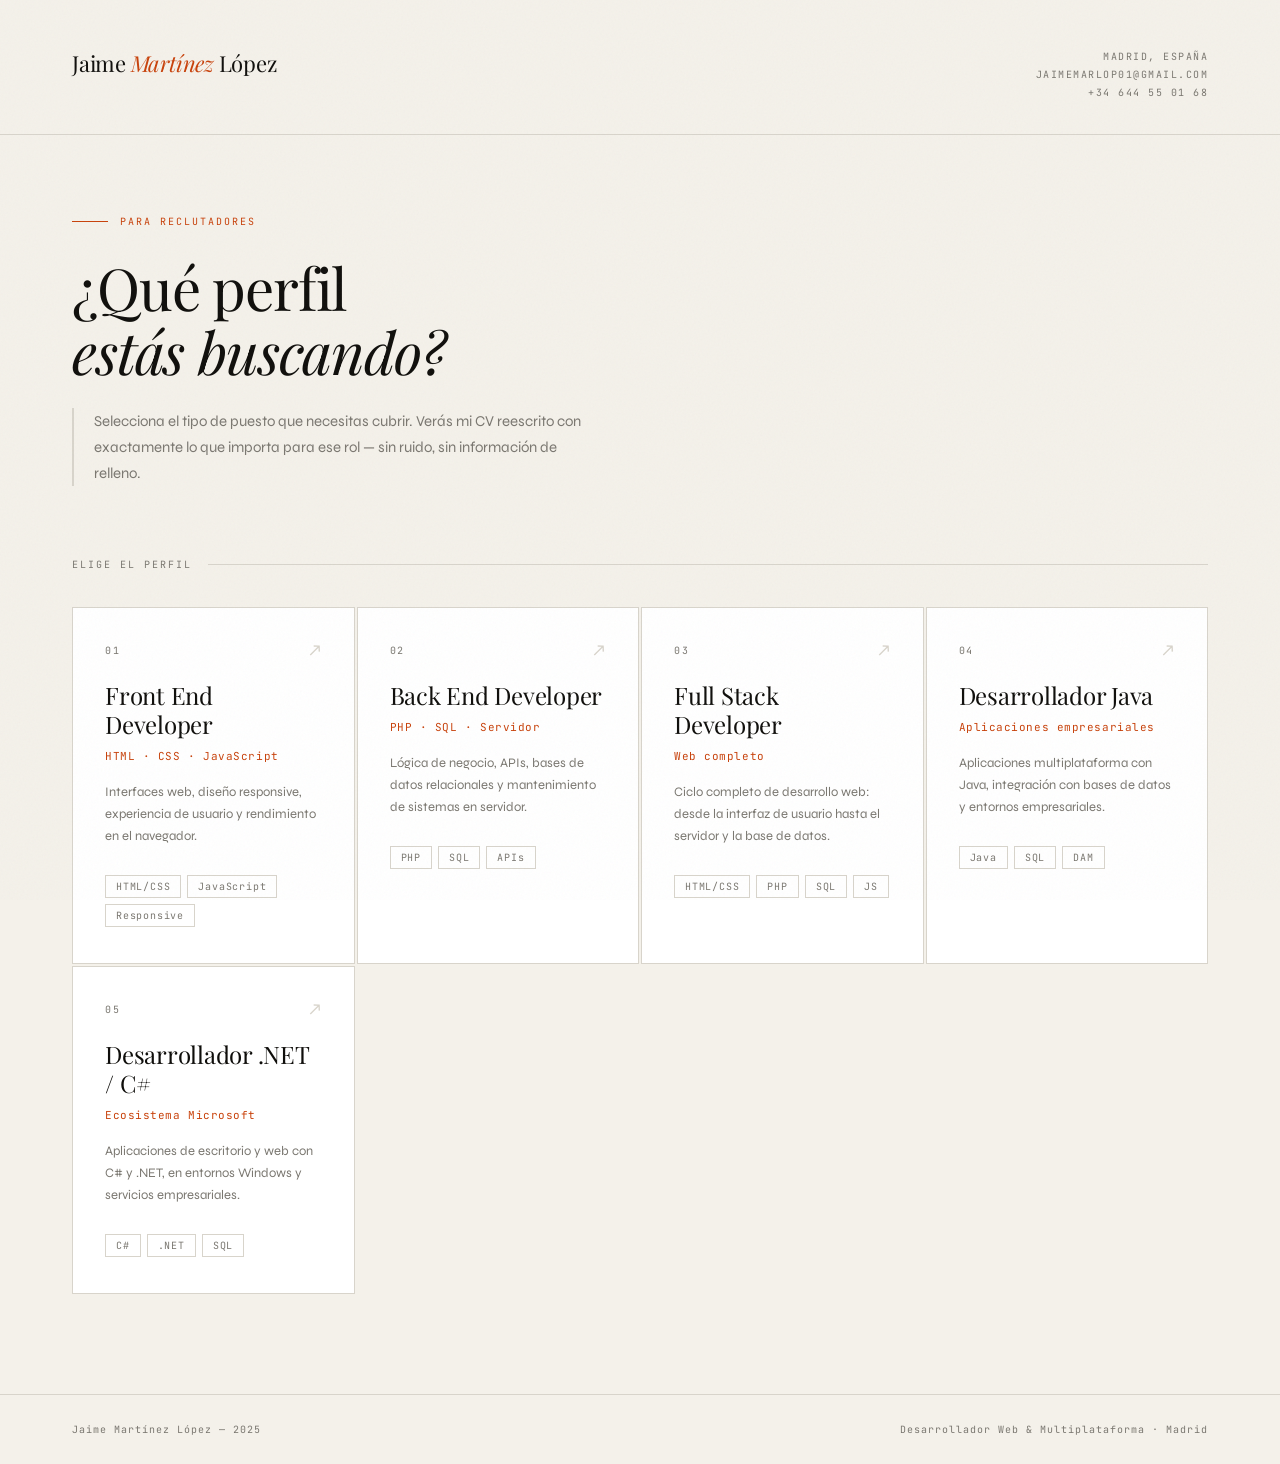
==== cv.html @ 420e5305 "Convert PHP to static HTML+JS: index.html and cv.html work on GitHub Pages" ====
<!DOCTYPE html>
<html lang="es">
<head>
<meta charset="UTF-8">
<meta name="viewport" content="width=device-width, initial-scale=1.0">
<title>CV — Jaime Martínez López</title>
<link rel="preconnect" href="https://fonts.googleapis.com">
<link href="https://fonts.googleapis.com/css2?family=DM+Serif+Display:ital@0;1&family=DM+Mono:wght@300;400;500&family=DM+Sans:wght@300;400;500;600&display=swap" rel="stylesheet">
<meta name="color-scheme" content="dark">
<link rel="stylesheet" href="css/styles.css">
<style>
.back-bar{display:flex;align-items:center;justify-content:space-between;padding:0 40px;height:44px;border-bottom:1px solid var(--border);background:var(--surface)}
.back-link{display:inline-flex;align-items:center;gap:10px;font-family:'DM Mono',monospace;font-size:10px;letter-spacing:.15em;text-transform:uppercase;color:var(--muted);text-decoration:none;transition:color .2s}
.back-link:hover{color:var(--accent)}
.back-link::before{content:'←';font-size:13px}
.full-cv-link{display:inline-flex;align-items:center;gap:8px;font-family:'DM Mono',monospace;font-size:10px;letter-spacing:.15em;text-transform:uppercase;color:var(--muted);text-decoration:none;border:1px solid var(--border);padding:4px 12px;transition:color .2s,border-color .2s}
.full-cv-link:hover{color:var(--accent);border-color:var(--accent)}
.full-cv-link::after{content:'→';font-size:13px}
.role-badge{font-family:'DM Mono',monospace;font-size:10px;letter-spacing:.15em;text-transform:uppercase;color:#0b0c0f;background:var(--accent);padding:4px 12px;display:flex;align-items:center;gap:8px}
.pulse-dot{width:6px;height:6px;background:#0b0c0f;border-radius:50%;animation:pulse 1.8s ease infinite}
@keyframes pulse{0%,100%{transform:scale(1);opacity:1}50%{transform:scale(1.4);opacity:.55}}
.skill-card.relevant::after{width:100%}
.skill-card.relevant{background:#181b22}
.skill-card.dimmed{opacity:.22}
.edu-card.dimmed{opacity:.25}
</style>
</head>
<body>

<div class="back-bar">
  <a class="back-link" href="index.html">Volver a selección de perfil</a>
  <a class="full-cv-link" href="cv_completo.html">Ver CV completo</a>
  <span class="role-badge"><span class="pulse-dot"></span><span id="badge-text"></span></span>
</div>

<section class="hero">
  <div class="hero-left">
    <div class="eyebrow" id="eyebrow"></div>
    <h1>Jaime<br><em>Martínez</em><br>López</h1>
    <p class="hero-role" id="hero-role"></p>
    <p class="hero-bio" id="hero-bio"></p>
    <div class="hero-cta">
      <a href="mailto:jaimemarlop01@gmail.com" class="btn btn-primary">✉ Contactar</a>
      <a href="tel:+34644550168" class="btn btn-ghost">📞 +34 644 55 01 68</a>
    </div>
  </div>
  <div class="hero-right">
    <div class="hero-photo-wrap">
      <img class="hero-photo" src="img/photo.png" alt="Jaime Martínez López">
    </div>
  </div>
</section>

<div class="ticker">
  <div class="ticker-inner" id="ticker-inner"></div>
</div>

<main>
  <section class="section reveal">
    <div class="section-label">Habilidades <span>01</span></div>
    <div class="skills-grid" id="skills-grid"></div>
  </section>

  <section class="section reveal">
    <div class="section-label">Experiencia <span>02</span></div>
    <div class="exp-item">
      <div class="exp-date">
        <strong>ACTUAL</strong>
        Enero 2023 — Actualidad<br>
        <span style="color:#6b6f7a;font-size:11px;">3 años, 4 meses</span>
      </div>
      <div>
        <div class="exp-role" id="exp-role"></div>
        <div class="exp-company" id="exp-company"></div>
        <ul class="exp-bullets" id="exp-bullets"></ul>
      </div>
    </div>
  </section>

  <section class="section reveal">
    <div class="section-label">Formación <span>03</span></div>
    <div class="edu-grid">
      <div class="edu-card" data-edu="dam">
        <div class="edu-year">2019 — 2020</div>
        <div class="edu-title">Grado en Desarrollo de Aplicaciones Multiplataforma</div>
        <div class="edu-school">IMF Smart Education</div>
      </div>
      <div class="edu-card" data-edu="web">
        <div class="edu-year">2021 — 2022</div>
        <div class="edu-title">Grado en Desarrollo de Aplicaciones Web</div>
        <div class="edu-school">IMF Smart Education</div>
      </div>
    </div>
  </section>

  <section class="section reveal">
    <div class="section-label">Idiomas <span>04</span></div>
    <div class="lang-row">
      <div class="lang-pill">
        <span style="font-size:22px">🇪🇸</span>
        <span class="lang-name">Español</span>
        <div class="lang-dots"><div class="dot on"></div><div class="dot on"></div><div class="dot on"></div><div class="dot on"></div><div class="dot on"></div></div>
        <span class="lang-level">Nativo</span>
      </div>
      <div class="lang-pill">
        <span style="font-size:22px">🇬🇧</span>
        <span class="lang-name">Inglés</span>
        <div class="lang-dots"><div class="dot on"></div><div class="dot on"></div><div class="dot on"></div><div class="dot on"></div><div class="dot"></div></div>
        <span class="lang-level">Profesional</span>
      </div>
    </div>
  </section>
</main>

<div class="contact-strip reveal">
  <div class="contact-item"><span class="contact-label">Teléfono</span><a href="tel:+34644550168" class="contact-value">+34 644 55 01 68</a></div>
  <div class="contact-item"><span class="contact-label">Email</span><a href="mailto:jaimemarlop01@gmail.com" class="contact-value">jaimemarlop01@gmail.com</a></div>
  <div class="contact-item"><span class="contact-label">Ubicación</span><span class="contact-value">Madrid, España</span></div>
</div>

<footer>
  <span>Jaime Martínez López — 2025</span>
  <span id="footer-role"></span>
</footer>

<script src="js/main.js"></script>
<script>
const roles = {
  frontend:{meta_title:'Jaime Martínez López — Frontend Developer',banner:'CV optimizado · Frontend Developer',eyebrow:'Disponible · Frontend Developer',role:'// Frontend Developer · HTML · CSS · JavaScript',bio:'Desarrollador frontend con más de 3 años de experiencia real en desarrollo y mantenimiento de aplicaciones web. Sólida base en HTML, CSS y JavaScript aplicada en proyectos de producción. Perfil proactivo, orientado a la calidad de la interfaz y con alta capacidad de aprendizaje para adaptarme a nuevas tecnologías del ecosistema frontend.',exp_role:'Desarrollador Frontend',exp_company:'Desarrollo Web · HTML / CSS / JavaScript',bullets:['Desarrollo y mantenimiento de interfaces web responsive, garantizando compatibilidad cross-browser y experiencia de usuario coherente en todos los dispositivos.','Implementación de mejoras continuas en el frontend de aplicaciones web existentes, reduciendo tiempos de carga y mejorando la accesibilidad.','Soporte técnico y resolución de incidencias relacionadas con la capa de presentación, coordinando con backend cuando era necesario.','Documentación técnica de componentes y estilos desarrollados, facilitando el mantenimiento y la incorporación de nuevos miembros al equipo.'],skills_highlight:['HTML / CSS','JavaScript'],edu_highlight:'web',ticker:'HTML · CSS · JavaScript · Responsive · Accesibilidad · UI · UX · Frontend · Web · Interfaces',footer_role:'Frontend Developer · HTML · CSS · JavaScript'},
  backend:{meta_title:'Jaime Martínez López — Backend Developer',banner:'CV optimizado · Backend Developer',eyebrow:'Disponible · Backend Developer',role:'// Backend Developer · PHP · SQL · Servidor',bio:'Desarrollador backend con más de 3 años de experiencia en lógica de negocio del lado del servidor, bases de datos relacionales y mantenimiento de aplicaciones web. Experiencia con PHP y SQL en entornos de producción. Perfil riguroso, orientado a la estabilidad de los sistemas, la seguridad de los datos y la documentación técnica.',exp_role:'Desarrollador Backend',exp_company:'Back End · PHP · SQL · Gestión de datos',bullets:['Desarrollo y mantenimiento de la lógica del servidor en PHP, implementando endpoints, procesos de negocio y validaciones de datos.','Diseño y optimización de consultas SQL sobre bases de datos relacionales, garantizando rendimiento y consistencia de los datos.','Resolución de incidencias en entornos de producción, analizando logs y trazando el origen de errores en la capa de servidor.','Elaboración de documentación técnica de APIs, modelos de datos y flujos de servidor para facilitar el mantenimiento del sistema.'],skills_highlight:['PHP','SQL'],edu_highlight:'web',ticker:'PHP · SQL · Back End · APIs · Bases de datos · Servidor · Lógica de negocio',footer_role:'Backend Developer · PHP · SQL'},
  fullstack:{meta_title:'Jaime Martínez López — Full Stack Developer',banner:'CV optimizado · Full Stack Developer',eyebrow:'Disponible · Full Stack Developer',role:'// Full Stack Developer · Web Completo',bio:'Desarrollador full stack con más de 3 años de experiencia en el ciclo completo de desarrollo web: desde la interfaz de usuario hasta la lógica del servidor y la base de datos. Experiencia real en HTML, CSS, JavaScript, PHP y SQL en proyectos de producción. Perfil versátil, capaz de trabajar en cualquier capa del stack y de adaptar mi foco a las necesidades del equipo.',exp_role:'Desarrollador Full Stack',exp_company:'Desarrollo Web · Front End &amp; Back End',bullets:['Desarrollo integral de aplicaciones web, trabajando simultáneamente en frontend (HTML/CSS/JS) y backend (PHP/SQL) según las necesidades del proyecto.','Mantenimiento y evolución de sistemas web en producción, incorporando nuevas funcionalidades desde la interfaz hasta la base de datos.','Resolución de incidencias en toda la pila tecnológica, desde problemas de renderizado en el navegador hasta fallos en consultas SQL.','Documentación técnica completa del ciclo de desarrollo: arquitectura, endpoints, modelo de datos y componentes de interfaz.'],skills_highlight:['HTML / CSS','JavaScript','PHP','SQL'],edu_highlight:'web',ticker:'HTML · CSS · JavaScript · PHP · SQL · Full Stack · Front End · Back End · Web',footer_role:'Full Stack Developer · Web'},
  java:{meta_title:'Jaime Martínez López — Desarrollador Java',banner:'CV optimizado · Desarrollador Java',eyebrow:'Disponible · Desarrollador Java',role:'// Desarrollador Java · Aplicaciones Multiplataforma',bio:'Desarrollador con formación específica en Desarrollo de Aplicaciones Multiplataforma (DAM) y más de 3 años de experiencia real en el desarrollo y mantenimiento de aplicaciones Java integradas con bases de datos relacionales. Perfil riguroso, comprometido con la calidad del código y con capacidad para adaptarme a frameworks y herramientas del ecosistema Java empresarial.',exp_role:'Desarrollador Java',exp_company:'Aplicaciones Multiplataforma · Java · SQL',bullets:['Desarrollo y mantenimiento de aplicaciones multiplataforma en Java, integrando lógica de negocio con bases de datos relacionales mediante SQL.','Implementación de mejoras continuas en aplicaciones Java existentes, refactorizando código y optimizando el rendimiento de las consultas.','Resolución de incidencias en entornos de producción Java, analizando excepciones y trazando el origen de los errores en la capa de aplicación.','Elaboración de documentación técnica de los módulos desarrollados, facilitando el mantenimiento y la comprensión del sistema por parte del equipo.'],skills_highlight:['Java','SQL'],edu_highlight:'dam',ticker:'Java · SQL · DAM · Multiplataforma · OOP · Bases de datos · Aplicaciones empresariales',footer_role:'Desarrollador Java · Aplicaciones Multiplataforma'},
  dotnet:{meta_title:'Jaime Martínez López — Desarrollador .NET / C#',banner:'CV optimizado · Desarrollador .NET / C#',eyebrow:'Disponible · Desarrollador .NET / C#',role:'// Desarrollador C# · .NET · Windows &amp; Web',bio:'Desarrollador con experiencia en C# y el ecosistema .NET para aplicaciones de escritorio y web. Formación en Desarrollo de Aplicaciones Multiplataforma aplicada en proyectos reales con tecnologías Microsoft. Perfil riguroso y responsable, con facilidad para integrarme en equipos de trabajo y adaptarme a las herramientas y flujos del stack Microsoft.',exp_role:'Desarrollador .NET / C#',exp_company:'C# · .NET · Aplicaciones empresariales',bullets:['Desarrollo y mantenimiento de aplicaciones con C# y .NET para entornos Windows y web, integrando bases de datos relacionales mediante SQL.','Implementación de mejoras y nuevas funcionalidades en proyectos .NET existentes, respetando la arquitectura y los estándares del equipo.','Soporte técnico y resolución de incidencias en aplicaciones del ecosistema Microsoft, analizando errores y aplicando correcciones en producción.','Documentación técnica de los módulos y servicios desarrollados, garantizando la trazabilidad de los cambios y la comprensión del sistema.'],skills_highlight:['C# / .NET','SQL'],edu_highlight:'dam',ticker:'C# · .NET · SQL · Windows · DAM · Escritorio · Web · Microsoft · Stack empresarial',footer_role:'Desarrollador .NET / C# · Microsoft Stack'}
};

const allSkills=[
  {icon:'🌐',name:'HTML / CSS',type:'Front End'},
  {icon:'⚡',name:'JavaScript',type:'Front End'},
  {icon:'🐘',name:'PHP',type:'Back End'},
  {icon:'☕',name:'Java',type:'Multiplataforma'},
  {icon:'🗄️',name:'SQL',type:'Base de datos'},
  {icon:'🔷',name:'C# / .NET',type:'Multiplataforma'}
];

const key = new URLSearchParams(window.location.search).get('role');
if (!key || !roles[key]) { window.location.replace('index.html'); }
const r = roles[key];

document.title = r.meta_title;
document.getElementById('badge-text').textContent = r.banner;
document.getElementById('eyebrow').textContent = r.eyebrow;
document.getElementById('hero-role').textContent = r.role;
document.getElementById('hero-bio').textContent = r.bio;
document.getElementById('exp-role').textContent = r.exp_role;
document.getElementById('exp-company').innerHTML = r.exp_company;
document.getElementById('footer-role').textContent = r.footer_role;
document.getElementById('ticker-inner').textContent = r.ticker + ' · ' + r.ticker + ' ·';
document.getElementById('exp-bullets').innerHTML = r.bullets.map(b => '<li>' + b + '</li>').join('');
document.getElementById('skills-grid').innerHTML = allSkills.map(s => {
  const cls = r.skills_highlight.includes(s.name) ? 'skill-card relevant' : 'skill-card dimmed';
  return '<div class="' + cls + '"><span class="skill-icon">' + s.icon + '</span><div class="skill-name">' + s.name + '</div><div class="skill-type">' + s.type + '</div></div>';
}).join('');
document.querySelectorAll('.edu-card').forEach(card => {
  card.className = card.dataset.edu === r.edu_highlight ? 'edu-card' : 'edu-card dimmed';
});
</script>
</body>
</html>
---- css/styles.css ----
:root {
    color-scheme: dark;
    --bg: #0b0c0f;
    --surface: #13151a;
    --border: #1e2129;
    --accent: #f5a623;
    --accent2: #e8522a;
    --text: #e8e6e0;
    --muted: #6b6f7a;
    --tag-bg: #1a1d25;
  }

  *, *::before, *::after { box-sizing: border-box; margin: 0; padding: 0; }

  body {
    background: var(--bg);
    color: var(--text);
    font-family: 'DM Sans', sans-serif;
    font-size: 15px;
    line-height: 1.7;
    overflow-x: hidden;
  }

  /* ──── Noise texture overlay ──── */
  body::before {
    content: '';
    position: fixed; inset: 0;
    background-image: url("data:image/svg+xml,%3Csvg viewBox='0 0 200 200' xmlns='http://www.w3.org/2000/svg'%3E%3Cfilter id='n'%3E%3CfeTurbulence type='fractalNoise' baseFrequency='0.75' numOctaves='4' stitchTiles='stitch'/%3E%3C/filter%3E%3Crect width='100%25' height='100%25' filter='url(%23n)' opacity='0.04'/%3E%3C/svg%3E");
    pointer-events: none; z-index: 999; opacity: .5;
  }

  /* ──── Hero ──── */
  .hero {
    min-height: 100vh;
    display: grid;
    grid-template-columns: 1fr 1fr;
    position: relative;
    overflow: hidden;
  }

  .hero-left {
    padding: 80px 60px 80px 80px;
    display: flex; flex-direction: column; justify-content: center;
    position: relative; z-index: 1;
  }

  .hero-right {
    position: relative; overflow: hidden;
    display: flex; align-items: center; justify-content: center;
  }

  .hero-right::before {
    content: '';
    position: absolute; inset: 0;
    background: radial-gradient(ellipse at 60% 40%, #f5a62320 0%, transparent 65%),
                radial-gradient(ellipse at 30% 80%, #e8522a15 0%, transparent 50%);
  }

  .hero-photo-wrap {
    position: relative; z-index: 1;
    width: 340px; height: 420px;
  }

  .hero-photo-wrap::before {
    content: '';
    position: absolute;
    top: -12px; left: -12px; right: 12px; bottom: -12px;
    border: 2px solid var(--accent);
    opacity: .65;
  }

  .hero-photo-wrap::after {
    content: '';
    position: absolute;
    top: 12px; left: 12px; right: -12px; bottom: -24px;
    background: linear-gradient(135deg, var(--accent2)30, transparent);
    opacity: .15;
    z-index: -1;
  }

  .hero-photo {
    width: 100%; height: 100%;
    object-fit: cover; object-position: top center;
    display: block;
    filter: grayscale(20%) contrast(1.05);
  }

  /* Tag */
  .eyebrow {
    font-family: 'DM Mono', monospace;
    font-size: 11px; letter-spacing: .2em;
    color: var(--accent);
    text-transform: uppercase;
    margin-bottom: 20px;
    display: flex; align-items: center; gap: 10px;
  }
  .eyebrow::before {
    content: '';
    width: 32px; height: 1px;
    background: var(--accent);
  }

  h1 {
    font-family: 'DM Serif Display', serif;
    font-size: clamp(40px, 5vw, 64px);
    line-height: 1.05;
    font-weight: 400;
    margin-bottom: 12px;
    letter-spacing: -.02em;
  }
  h1 em {
    font-style: italic;
    color: var(--accent);
  }

  .hero-role {
    font-family: 'DM Mono', monospace;
    font-size: 13px; color: var(--muted);
    margin-bottom: 28px; letter-spacing: .05em;
  }

  .hero-bio {
    max-width: 420px;
    color: #9a9aa8;
    font-size: 14px;
    line-height: 1.8;
    margin-bottom: 40px;
    border-left: 2px solid var(--border);
    padding-left: 18px;
  }

  .hero-cta {
    display: flex; gap: 14px; flex-wrap: wrap;
  }

  .btn {
    display: inline-flex; align-items: center; gap: 8px;
    padding: 12px 24px;
    font-family: 'DM Mono', monospace; font-size: 12px;
    letter-spacing: .08em; text-transform: uppercase;
    text-decoration: none; cursor: pointer;
    border: none; transition: all .25s;
  }
  .btn-primary {
    background: var(--accent); color: #0b0c0f;
    font-weight: 500;
  }
  .btn-primary:hover { background: #f0b840; transform: translateY(-2px); }
  .btn-ghost {
    background: transparent; color: var(--text);
    border: 1px solid #4a4f5c;
  }
  .btn-ghost:hover { background: var(--accent); border-color: var(--accent); color: #0b0c0f; }

  /* ──── Ticker ──── */
  .ticker {
    background: var(--accent);
    overflow: hidden; white-space: nowrap;
    padding: 10px 0;
  }
  .ticker-inner {
    display: inline-block;
    animation: ticker 22s linear infinite;
    font-family: 'DM Mono', monospace; font-size: 11px;
    letter-spacing: .15em; color: #0b0c0f; font-weight: 500;
  }
  @keyframes ticker { from { transform: translateX(0) } to { transform: translateX(-50%) } }

  /* ──── Sections ──── */
  main { max-width: 1120px; margin: 0 auto; padding: 0 40px 100px; }

  .section { margin-top: 100px; }

  .section-label {
    font-family: 'DM Mono', monospace;
    font-size: 11px; letter-spacing: .2em;
    color: var(--accent); text-transform: uppercase;
    display: flex; align-items: center; gap: 12px;
    margin-bottom: 50px;
  }
  .section-label span { font-size: 9px; color: var(--muted); }
  .section-label::after {
    content: '';
    flex: 1; height: 1px; background: var(--border);
  }

  /* ──── Skills ──── */
  .skills-grid {
    display: grid; grid-template-columns: repeat(auto-fill, minmax(160px, 1fr)); gap: 2px;
  }

  .skill-card {
    background: var(--surface);
    padding: 28px 24px;
    transition: background .2s;
    cursor: default;
    position: relative; overflow: hidden;
  }

  .skill-card::after {
    content: '';
    position: absolute; bottom: 0; left: 0;
    height: 2px; width: 0;
    background: var(--accent);
    transition: width .3s ease;
  }
  .skill-card:hover::after { width: 100%; }
  .skill-card:hover { background: #181b22; }

  .skill-icon {
    font-size: 22px; margin-bottom: 14px; display: block;
  }

  .skill-name {
    font-family: 'DM Mono', monospace;
    font-size: 13px; font-weight: 500;
    color: var(--text); margin-bottom: 4px;
  }

  .skill-type {
    font-size: 11px; color: var(--muted);
    letter-spacing: .05em;
  }

  /* ──── Experience ──── */
  .exp-item {
    display: grid; grid-template-columns: 200px 1fr; gap: 40px;
    padding: 40px 0; border-bottom: 1px solid var(--border);
  }
  .exp-item:first-child { border-top: 1px solid var(--border); }

  .exp-date {
    font-family: 'DM Mono', monospace;
    font-size: 12px; color: var(--muted);
    padding-top: 4px;
    line-height: 1.6;
  }
  .exp-date strong { color: var(--accent); display: block; font-size: 11px; margin-bottom: 4px; }

  .exp-role {
    font-family: 'DM Serif Display', serif;
    font-size: 22px; font-weight: 400; margin-bottom: 6px;
  }

  .exp-company {
    font-family: 'DM Mono', monospace;
    font-size: 12px; color: var(--accent2); margin-bottom: 20px;
  }

  .exp-bullets { list-style: none; display: flex; flex-direction: column; gap: 10px; }
  .exp-bullets li {
    font-size: 14px; color: #9a9aa8;
    padding-left: 18px; position: relative;
  }
  .exp-bullets li::before {
    content: '→'; position: absolute; left: 0;
    color: var(--accent); font-size: 12px;
  }

  /* ──── Education ──── */
  .edu-grid { display: grid; grid-template-columns: 1fr 1fr; gap: 2px; }

  .edu-card {
    background: var(--surface); padding: 36px 32px;
    position: relative; overflow: hidden;
    transition: background .2s;
  }
  .edu-card:hover { background: #181b22; }

  .edu-year {
    font-family: 'DM Mono', monospace; font-size: 11px;
    color: var(--muted); letter-spacing: .1em;
    margin-bottom: 16px;
  }
  .edu-title {
    font-family: 'DM Serif Display', serif;
    font-size: 20px; font-weight: 400; margin-bottom: 8px;
    line-height: 1.2;
  }
  .edu-school {
    font-family: 'DM Mono', monospace; font-size: 12px; color: var(--accent);
  }

  /* ──── Contact ──── */
  .contact-strip {
    background: var(--surface);
    display: grid; grid-template-columns: repeat(3, 1fr);
    margin-top: 100px;
  }

  .contact-item {
    padding: 40px 36px;
    border-right: 1px solid var(--border);
    display: flex; flex-direction: column; gap: 8px;
  }
  .contact-item:last-child { border-right: none; }

  .contact-label {
    font-family: 'DM Mono', monospace; font-size: 10px;
    letter-spacing: .2em; color: var(--muted); text-transform: uppercase;
  }
  .contact-value {
    font-size: 15px; color: var(--text);
    text-decoration: none;
    transition: color .2s;
  }
  .contact-value:hover { color: var(--accent); }

  /* ──── Languages ──── */
  .lang-row { display: flex; gap: 24px; flex-wrap: wrap; }
  .lang-pill {
    display: flex; align-items: center; gap: 12px;
    background: var(--surface); padding: 16px 24px;
    flex: 1; min-width: 200px;
  }
  .lang-name { font-size: 15px; flex: 1; }
  .lang-level {
    font-family: 'DM Mono', monospace; font-size: 11px;
    color: var(--accent); letter-spacing: .1em;
  }
  .lang-dots { display: flex; gap: 4px; }
  .dot { width: 6px; height: 6px; border-radius: 50%; background: var(--border); }
  .dot.on { background: var(--accent); }

  /* ──── Footer ──── */
  footer {
    border-top: 1px solid var(--border);
    padding: 30px 40px;
    display: flex; justify-content: space-between; align-items: center;
    font-family: 'DM Mono', monospace; font-size: 11px; color: var(--muted);
    max-width: 1120px; margin: 0 auto;
  }

  /* ──── Animated reveal ──── */
  .reveal { opacity: 0; transform: translateY(30px); transition: opacity .7s ease, transform .7s ease; }
  .revealed { opacity: 1; transform: none; }

  @media (max-width: 768px) {
    .hero { grid-template-columns: 1fr; }
    .hero-right { display: none; }
    .hero-left { padding: 60px 32px; }
    .exp-item { grid-template-columns: 1fr; gap: 12px; }
    .edu-grid { grid-template-columns: 1fr; }
    .contact-strip { grid-template-columns: 1fr; }
    .contact-item { border-right: none; border-bottom: 1px solid var(--border); }
    main { padding: 0 24px 80px; }
  }
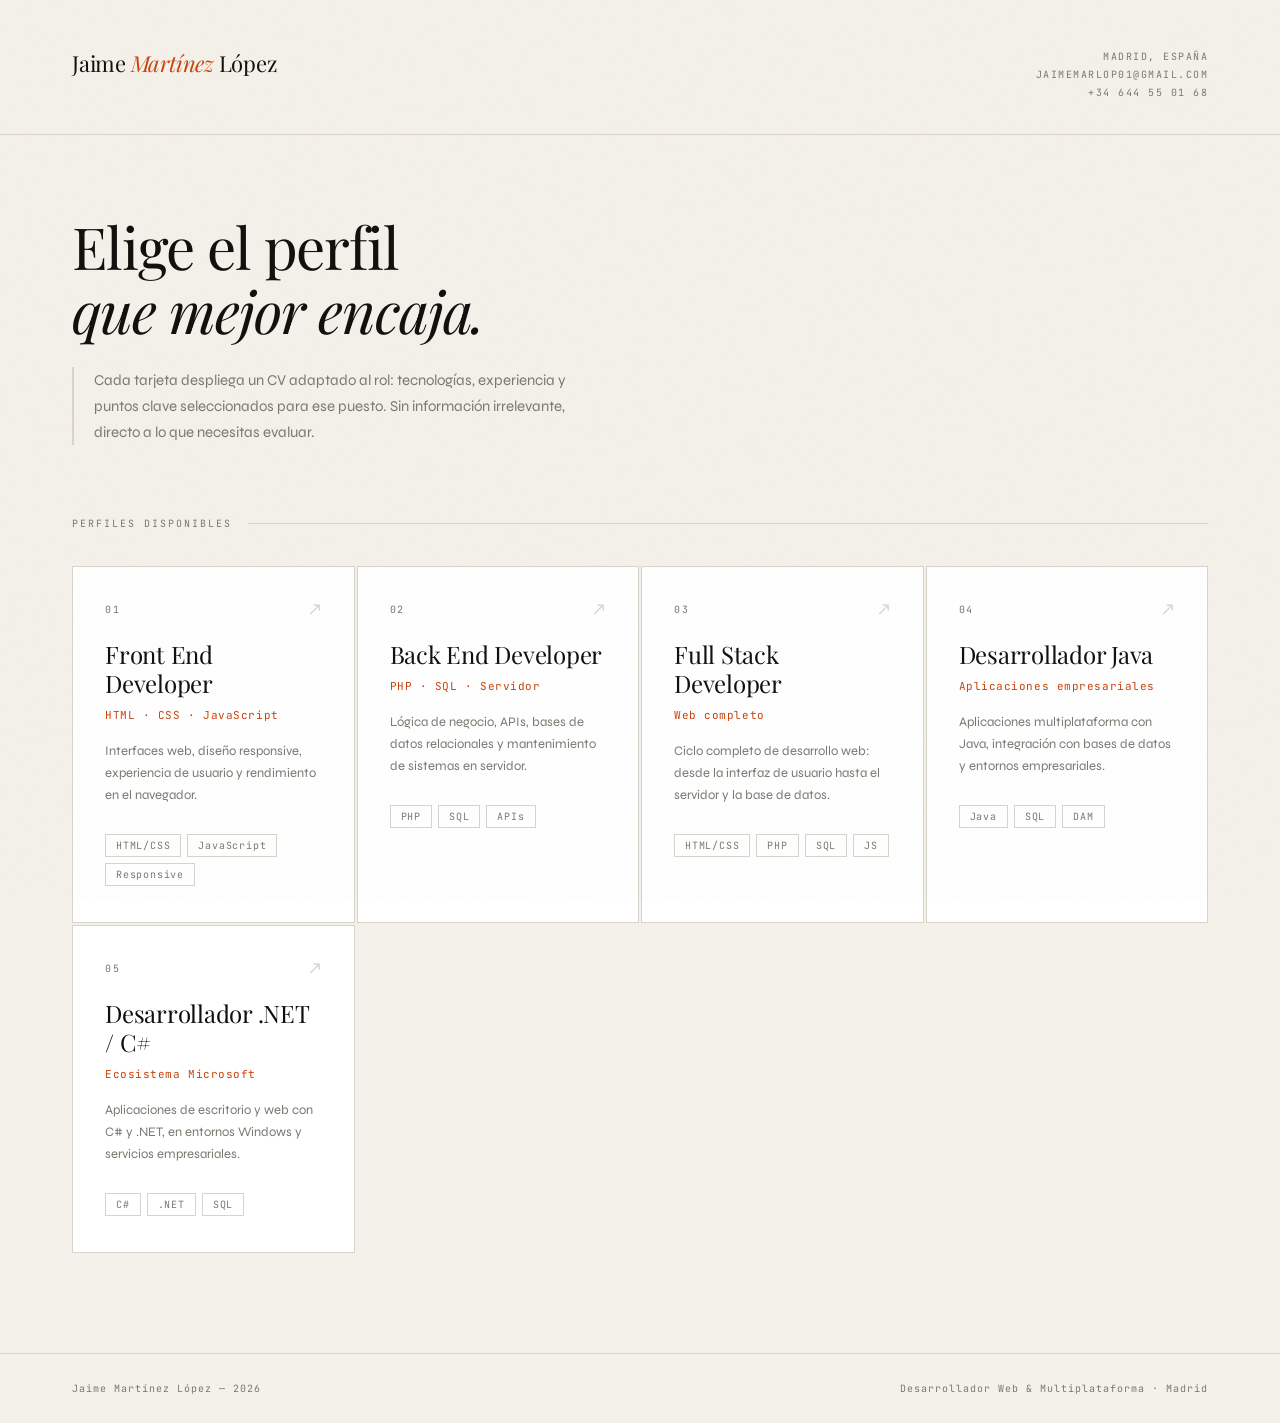
==== commit 6d684061: "Auto-commit: 2026-04-30 11:12" ====
--- a/cv.html
+++ b/cv.html
@@ -119,18 +119,18 @@
 </div>
 
 <footer>
-  <span>Jaime Martínez López — 2025</span>
+  <span>Jaime Martínez López — 2026</span>
   <span id="footer-role"></span>
 </footer>
 
 <script src="js/main.js"></script>
 <script>
 const roles = {
-  frontend:{meta_title:'Jaime Martínez López — Frontend Developer',banner:'CV optimizado · Frontend Developer',eyebrow:'Disponible · Frontend Developer',role:'// Frontend Developer · HTML · CSS · JavaScript',bio:'Desarrollador frontend con más de 3 años de experiencia real en desarrollo y mantenimiento de aplicaciones web. Sólida base en HTML, CSS y JavaScript aplicada en proyectos de producción. Perfil proactivo, orientado a la calidad de la interfaz y con alta capacidad de aprendizaje para adaptarme a nuevas tecnologías del ecosistema frontend.',exp_role:'Desarrollador Frontend',exp_company:'Desarrollo Web · HTML / CSS / JavaScript',bullets:['Desarrollo y mantenimiento de interfaces web responsive, garantizando compatibilidad cross-browser y experiencia de usuario coherente en todos los dispositivos.','Implementación de mejoras continuas en el frontend de aplicaciones web existentes, reduciendo tiempos de carga y mejorando la accesibilidad.','Soporte técnico y resolución de incidencias relacionadas con la capa de presentación, coordinando con backend cuando era necesario.','Documentación técnica de componentes y estilos desarrollados, facilitando el mantenimiento y la incorporación de nuevos miembros al equipo.'],skills_highlight:['HTML / CSS','JavaScript'],edu_highlight:'web',ticker:'HTML · CSS · JavaScript · Responsive · Accesibilidad · UI · UX · Frontend · Web · Interfaces',footer_role:'Frontend Developer · HTML · CSS · JavaScript'},
-  backend:{meta_title:'Jaime Martínez López — Backend Developer',banner:'CV optimizado · Backend Developer',eyebrow:'Disponible · Backend Developer',role:'// Backend Developer · PHP · SQL · Servidor',bio:'Desarrollador backend con más de 3 años de experiencia en lógica de negocio del lado del servidor, bases de datos relacionales y mantenimiento de aplicaciones web. Experiencia con PHP y SQL en entornos de producción. Perfil riguroso, orientado a la estabilidad de los sistemas, la seguridad de los datos y la documentación técnica.',exp_role:'Desarrollador Backend',exp_company:'Back End · PHP · SQL · Gestión de datos',bullets:['Desarrollo y mantenimiento de la lógica del servidor en PHP, implementando endpoints, procesos de negocio y validaciones de datos.','Diseño y optimización de consultas SQL sobre bases de datos relacionales, garantizando rendimiento y consistencia de los datos.','Resolución de incidencias en entornos de producción, analizando logs y trazando el origen de errores en la capa de servidor.','Elaboración de documentación técnica de APIs, modelos de datos y flujos de servidor para facilitar el mantenimiento del sistema.'],skills_highlight:['PHP','SQL'],edu_highlight:'web',ticker:'PHP · SQL · Back End · APIs · Bases de datos · Servidor · Lógica de negocio',footer_role:'Backend Developer · PHP · SQL'},
-  fullstack:{meta_title:'Jaime Martínez López — Full Stack Developer',banner:'CV optimizado · Full Stack Developer',eyebrow:'Disponible · Full Stack Developer',role:'// Full Stack Developer · Web Completo',bio:'Desarrollador full stack con más de 3 años de experiencia en el ciclo completo de desarrollo web: desde la interfaz de usuario hasta la lógica del servidor y la base de datos. Experiencia real en HTML, CSS, JavaScript, PHP y SQL en proyectos de producción. Perfil versátil, capaz de trabajar en cualquier capa del stack y de adaptar mi foco a las necesidades del equipo.',exp_role:'Desarrollador Full Stack',exp_company:'Desarrollo Web · Front End &amp; Back End',bullets:['Desarrollo integral de aplicaciones web, trabajando simultáneamente en frontend (HTML/CSS/JS) y backend (PHP/SQL) según las necesidades del proyecto.','Mantenimiento y evolución de sistemas web en producción, incorporando nuevas funcionalidades desde la interfaz hasta la base de datos.','Resolución de incidencias en toda la pila tecnológica, desde problemas de renderizado en el navegador hasta fallos en consultas SQL.','Documentación técnica completa del ciclo de desarrollo: arquitectura, endpoints, modelo de datos y componentes de interfaz.'],skills_highlight:['HTML / CSS','JavaScript','PHP','SQL'],edu_highlight:'web',ticker:'HTML · CSS · JavaScript · PHP · SQL · Full Stack · Front End · Back End · Web',footer_role:'Full Stack Developer · Web'},
-  java:{meta_title:'Jaime Martínez López — Desarrollador Java',banner:'CV optimizado · Desarrollador Java',eyebrow:'Disponible · Desarrollador Java',role:'// Desarrollador Java · Aplicaciones Multiplataforma',bio:'Desarrollador con formación específica en Desarrollo de Aplicaciones Multiplataforma (DAM) y más de 3 años de experiencia real en el desarrollo y mantenimiento de aplicaciones Java integradas con bases de datos relacionales. Perfil riguroso, comprometido con la calidad del código y con capacidad para adaptarme a frameworks y herramientas del ecosistema Java empresarial.',exp_role:'Desarrollador Java',exp_company:'Aplicaciones Multiplataforma · Java · SQL',bullets:['Desarrollo y mantenimiento de aplicaciones multiplataforma en Java, integrando lógica de negocio con bases de datos relacionales mediante SQL.','Implementación de mejoras continuas en aplicaciones Java existentes, refactorizando código y optimizando el rendimiento de las consultas.','Resolución de incidencias en entornos de producción Java, analizando excepciones y trazando el origen de los errores en la capa de aplicación.','Elaboración de documentación técnica de los módulos desarrollados, facilitando el mantenimiento y la comprensión del sistema por parte del equipo.'],skills_highlight:['Java','SQL'],edu_highlight:'dam',ticker:'Java · SQL · DAM · Multiplataforma · OOP · Bases de datos · Aplicaciones empresariales',footer_role:'Desarrollador Java · Aplicaciones Multiplataforma'},
-  dotnet:{meta_title:'Jaime Martínez López — Desarrollador .NET / C#',banner:'CV optimizado · Desarrollador .NET / C#',eyebrow:'Disponible · Desarrollador .NET / C#',role:'// Desarrollador C# · .NET · Windows &amp; Web',bio:'Desarrollador con experiencia en C# y el ecosistema .NET para aplicaciones de escritorio y web. Formación en Desarrollo de Aplicaciones Multiplataforma aplicada en proyectos reales con tecnologías Microsoft. Perfil riguroso y responsable, con facilidad para integrarme en equipos de trabajo y adaptarme a las herramientas y flujos del stack Microsoft.',exp_role:'Desarrollador .NET / C#',exp_company:'C# · .NET · Aplicaciones empresariales',bullets:['Desarrollo y mantenimiento de aplicaciones con C# y .NET para entornos Windows y web, integrando bases de datos relacionales mediante SQL.','Implementación de mejoras y nuevas funcionalidades en proyectos .NET existentes, respetando la arquitectura y los estándares del equipo.','Soporte técnico y resolución de incidencias en aplicaciones del ecosistema Microsoft, analizando errores y aplicando correcciones en producción.','Documentación técnica de los módulos y servicios desarrollados, garantizando la trazabilidad de los cambios y la comprensión del sistema.'],skills_highlight:['C# / .NET','SQL'],edu_highlight:'dam',ticker:'C# · .NET · SQL · Windows · DAM · Escritorio · Web · Microsoft · Stack empresarial',footer_role:'Desarrollador .NET / C# · Microsoft Stack'}
+  frontend:{meta_title:'Jaime Martínez López — Frontend Developer',banner:'CV · Frontend Developer',eyebrow:'Disponible · Frontend Developer',role:'// Frontend Developer · HTML · CSS · JavaScript',bio:'Desarrollador frontend con más de 3 años de experiencia real en desarrollo y mantenimiento de aplicaciones web. Sólida base en HTML, CSS y JavaScript aplicada en proyectos de producción. Perfil proactivo, orientado a la calidad de la interfaz y con alta capacidad de aprendizaje para adaptarme a nuevas tecnologías del ecosistema frontend.',exp_role:'Desarrollador Frontend',exp_company:'Desarrollo Web · HTML / CSS / JavaScript',bullets:['Desarrollo y mantenimiento de interfaces web responsive, garantizando compatibilidad cross-browser y experiencia de usuario coherente en todos los dispositivos.','Implementación de mejoras continuas en el frontend de aplicaciones web existentes, reduciendo tiempos de carga y mejorando la accesibilidad.','Soporte técnico y resolución de incidencias relacionadas con la capa de presentación, coordinando con backend cuando era necesario.','Documentación técnica de componentes y estilos desarrollados, facilitando el mantenimiento y la incorporación de nuevos miembros al equipo.'],skills_highlight:['HTML / CSS','JavaScript'],edu_highlight:'web',ticker:'HTML · CSS · JavaScript · Responsive · Accesibilidad · UI · UX · Frontend · Web · Interfaces',footer_role:'Frontend Developer · HTML · CSS · JavaScript'},
+  backend:{meta_title:'Jaime Martínez López — Backend Developer',banner:'CV · Backend Developer',eyebrow:'Disponible · Backend Developer',role:'// Backend Developer · PHP · SQL · Servidor',bio:'Desarrollador backend con más de 3 años de experiencia en lógica de negocio del lado del servidor, bases de datos relacionales y mantenimiento de aplicaciones web. Experiencia con PHP y SQL en entornos de producción. Perfil riguroso, orientado a la estabilidad de los sistemas, la seguridad de los datos y la documentación técnica.',exp_role:'Desarrollador Backend',exp_company:'Back End · PHP · SQL · Gestión de datos',bullets:['Desarrollo y mantenimiento de la lógica del servidor en PHP, implementando endpoints, procesos de negocio y validaciones de datos.','Diseño y optimización de consultas SQL sobre bases de datos relacionales, garantizando rendimiento y consistencia de los datos.','Resolución de incidencias en entornos de producción, analizando logs y trazando el origen de errores en la capa de servidor.','Elaboración de documentación técnica de APIs, modelos de datos y flujos de servidor para facilitar el mantenimiento del sistema.'],skills_highlight:['PHP','SQL'],edu_highlight:'web',ticker:'PHP · SQL · Back End · APIs · Bases de datos · Servidor · Lógica de negocio',footer_role:'Backend Developer · PHP · SQL'},
+  fullstack:{meta_title:'Jaime Martínez López — Full Stack Developer',banner:'CV · Full Stack Developer',eyebrow:'Disponible · Full Stack Developer',role:'// Full Stack Developer · Web Completo',bio:'Desarrollador full stack con más de 3 años de experiencia en el ciclo completo de desarrollo web: desde la interfaz de usuario hasta la lógica del servidor y la base de datos. Experiencia real en HTML, CSS, JavaScript, PHP y SQL en proyectos de producción. Perfil versátil, capaz de trabajar en cualquier capa del stack y de adaptar mi foco a las necesidades del equipo.',exp_role:'Desarrollador Full Stack',exp_company:'Desarrollo Web · Front End &amp; Back End',bullets:['Desarrollo integral de aplicaciones web, trabajando simultáneamente en frontend (HTML/CSS/JS) y backend (PHP/SQL) según las necesidades del proyecto.','Mantenimiento y evolución de sistemas web en producción, incorporando nuevas funcionalidades desde la interfaz hasta la base de datos.','Resolución de incidencias en toda la pila tecnológica, desde problemas de renderizado en el navegador hasta fallos en consultas SQL.','Documentación técnica completa del ciclo de desarrollo: arquitectura, endpoints, modelo de datos y componentes de interfaz.'],skills_highlight:['HTML / CSS','JavaScript','PHP','SQL'],edu_highlight:'web',ticker:'HTML · CSS · JavaScript · PHP · SQL · Full Stack · Front End · Back End · Web',footer_role:'Full Stack Developer · Web'},
+  java:{meta_title:'Jaime Martínez López — Desarrollador Java',banner:'CV · Desarrollador Java',eyebrow:'Disponible · Desarrollador Java',role:'// Desarrollador Java · Aplicaciones Multiplataforma',bio:'Desarrollador con formación específica en Desarrollo de Aplicaciones Multiplataforma (DAM) y más de 3 años de experiencia real en el desarrollo y mantenimiento de aplicaciones Java integradas con bases de datos relacionales. Perfil riguroso, comprometido con la calidad del código y con capacidad para adaptarme a frameworks y herramientas del ecosistema Java empresarial.',exp_role:'Desarrollador Java',exp_company:'Aplicaciones Multiplataforma · Java · SQL',bullets:['Desarrollo y mantenimiento de aplicaciones multiplataforma en Java, integrando lógica de negocio con bases de datos relacionales mediante SQL.','Implementación de mejoras continuas en aplicaciones Java existentes, refactorizando código y optimizando el rendimiento de las consultas.','Resolución de incidencias en entornos de producción Java, analizando excepciones y trazando el origen de los errores en la capa de aplicación.','Elaboración de documentación técnica de los módulos desarrollados, facilitando el mantenimiento y la comprensión del sistema por parte del equipo.'],skills_highlight:['Java','SQL'],edu_highlight:'dam',ticker:'Java · SQL · DAM · Multiplataforma · OOP · Bases de datos · Aplicaciones empresariales',footer_role:'Desarrollador Java · Aplicaciones Multiplataforma'},
+  dotnet:{meta_title:'Jaime Martínez López — Desarrollador .NET / C#',banner:'CV · Desarrollador .NET / C#',eyebrow:'Disponible · Desarrollador .NET / C#',role:'// Desarrollador C# · .NET · Windows &amp; Web',bio:'Desarrollador con experiencia en C# y el ecosistema .NET para aplicaciones de escritorio y web. Formación en Desarrollo de Aplicaciones Multiplataforma aplicada en proyectos reales con tecnologías Microsoft. Perfil riguroso y responsable, con facilidad para integrarme en equipos de trabajo y adaptarme a las herramientas y flujos del stack Microsoft.',exp_role:'Desarrollador .NET / C#',exp_company:'C# · .NET · Aplicaciones empresariales',bullets:['Desarrollo y mantenimiento de aplicaciones con C# y .NET para entornos Windows y web, integrando bases de datos relacionales mediante SQL.','Implementación de mejoras y nuevas funcionalidades en proyectos .NET existentes, respetando la arquitectura y los estándares del equipo.','Soporte técnico y resolución de incidencias en aplicaciones del ecosistema Microsoft, analizando errores y aplicando correcciones en producción.','Documentación técnica de los módulos y servicios desarrollados, garantizando la trazabilidad de los cambios y la comprensión del sistema.'],skills_highlight:['C# / .NET','SQL'],edu_highlight:'dam',ticker:'C# · .NET · SQL · Windows · DAM · Escritorio · Web · Microsoft · Stack empresarial',footer_role:'Desarrollador .NET / C# · Microsoft Stack'}
 };
 
 const allSkills=[
